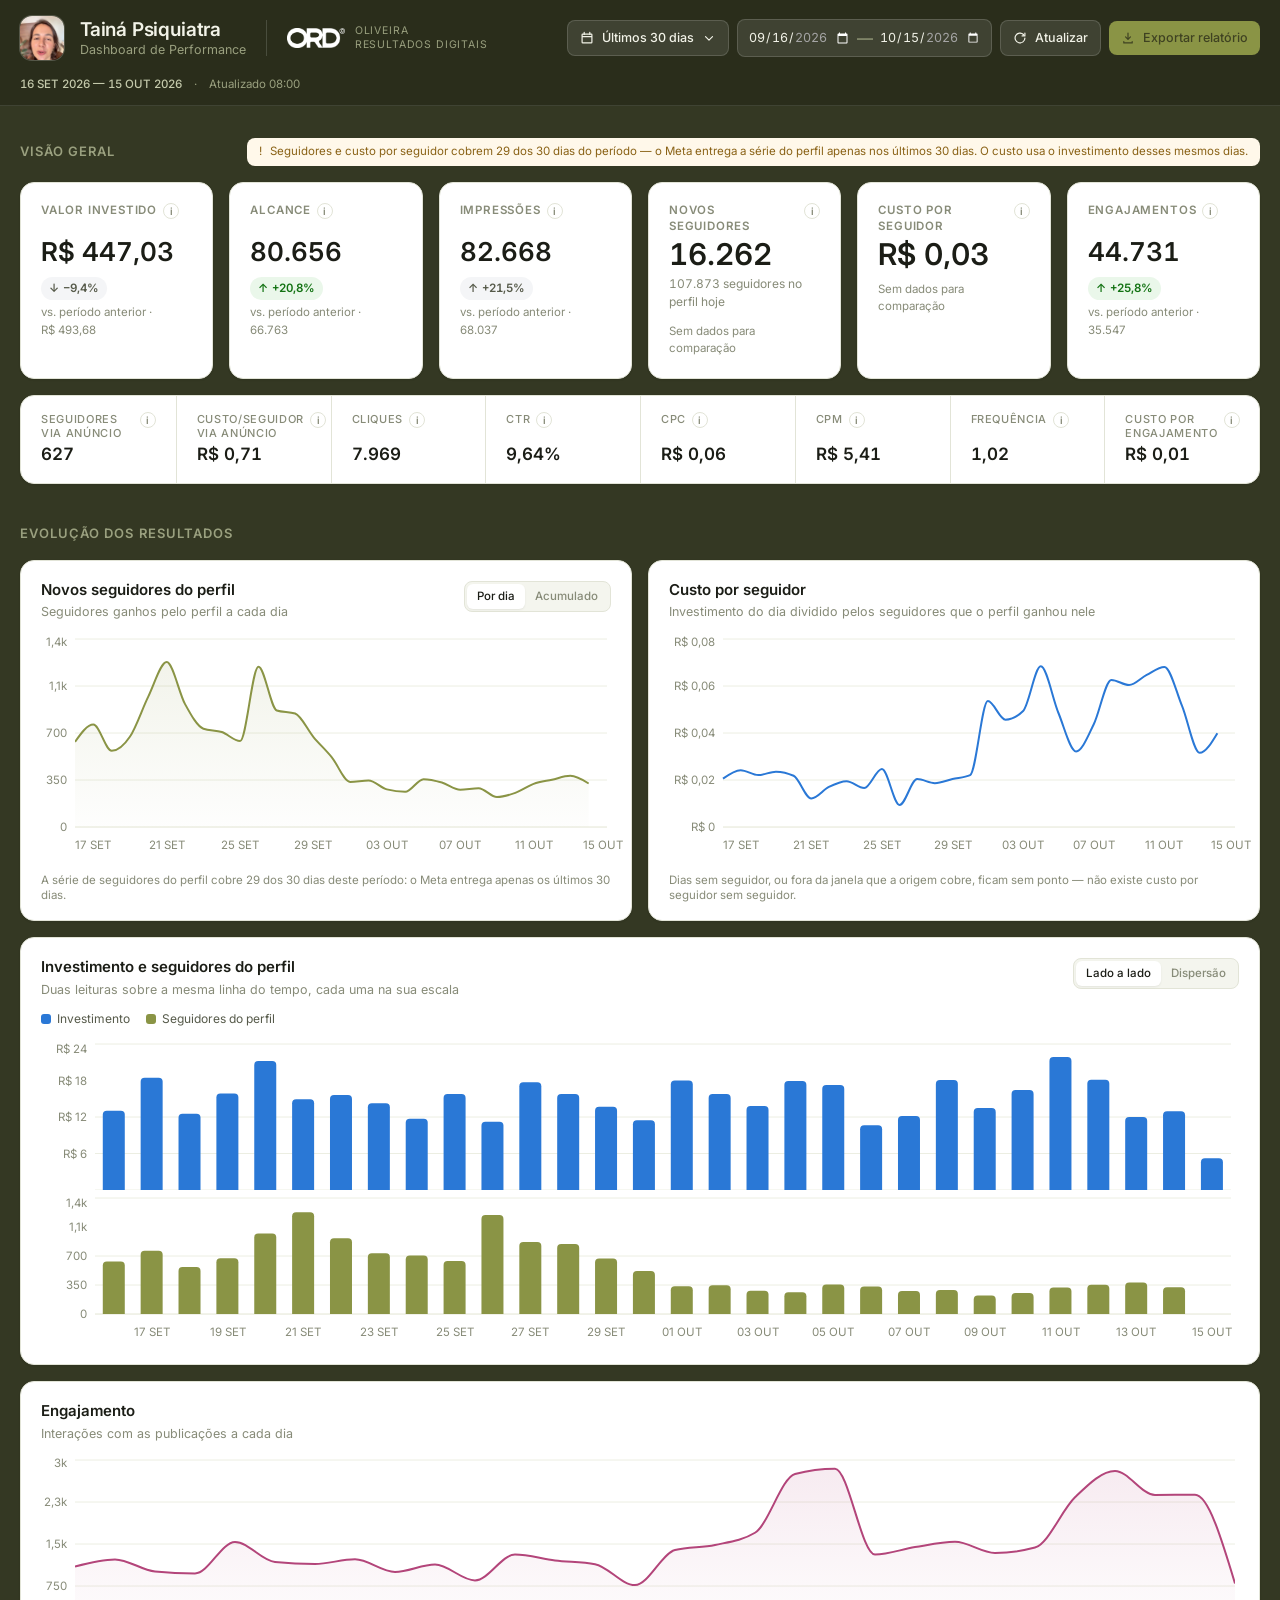
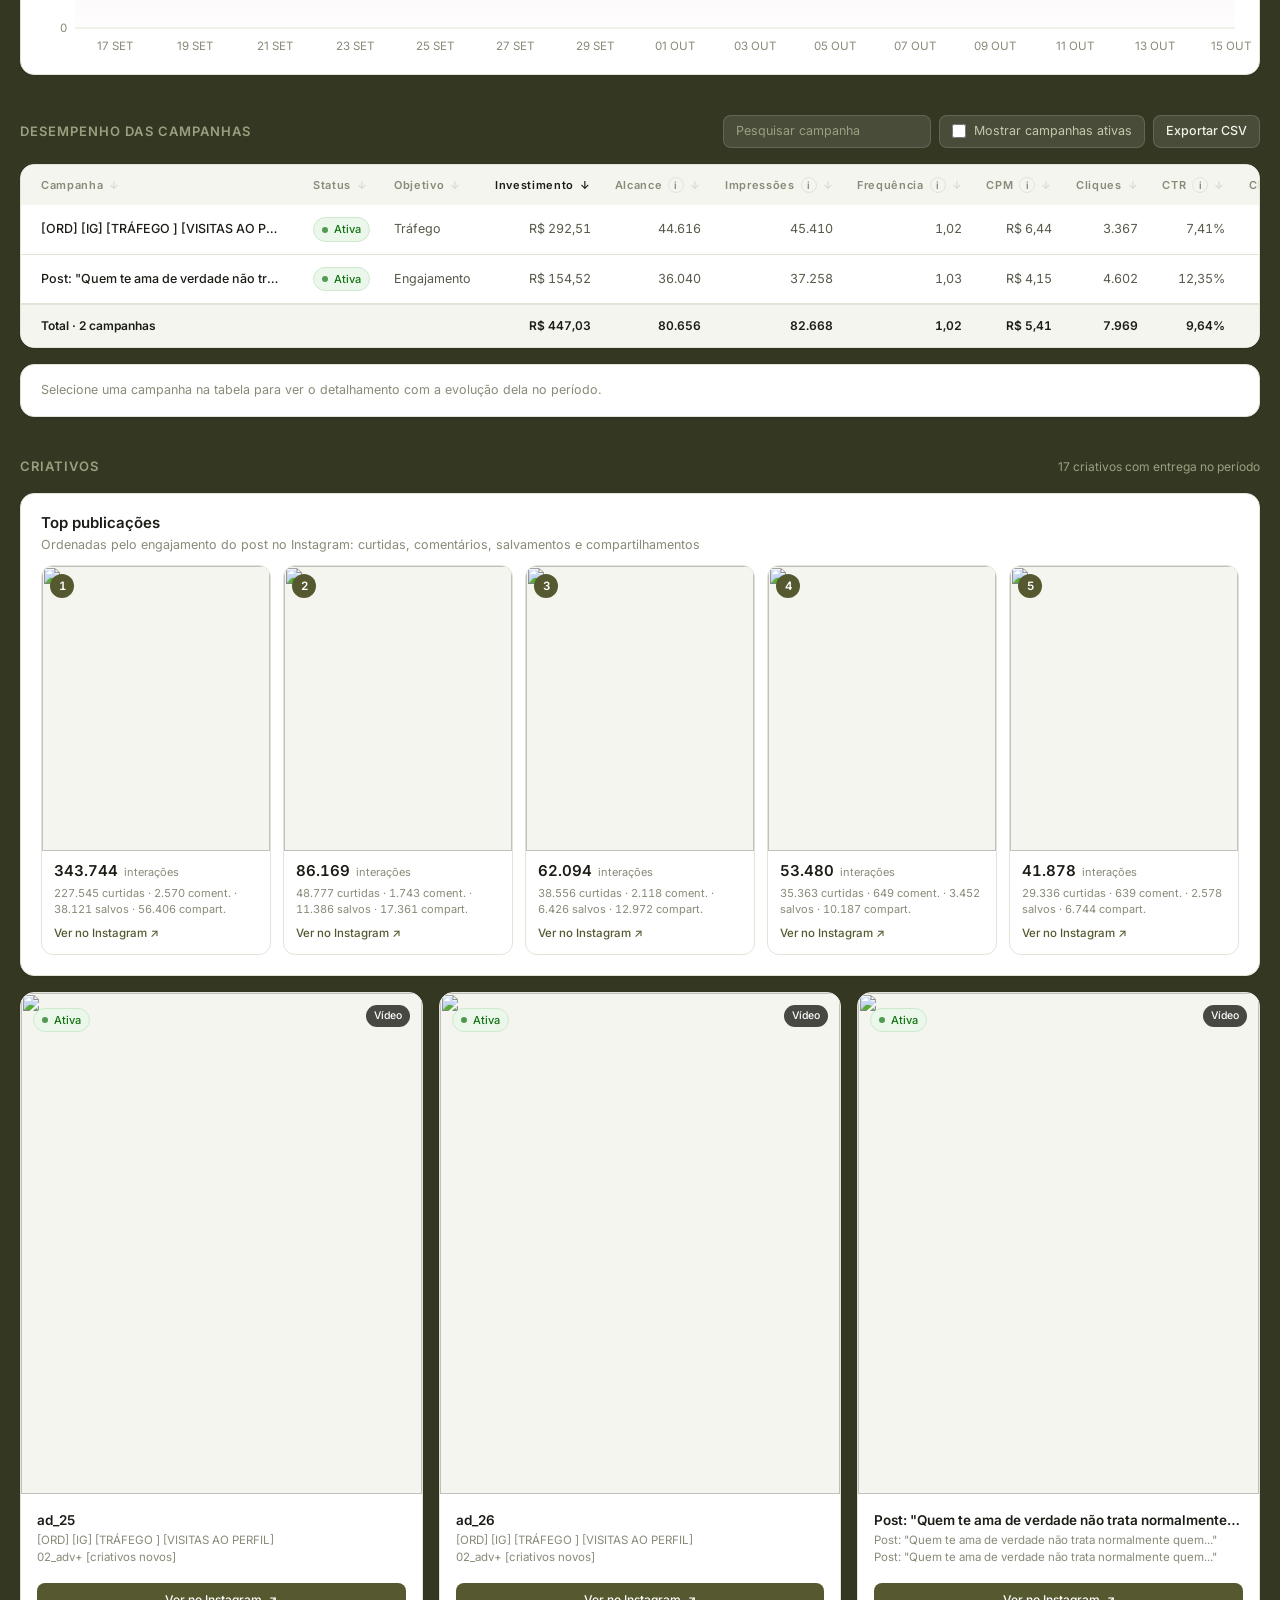
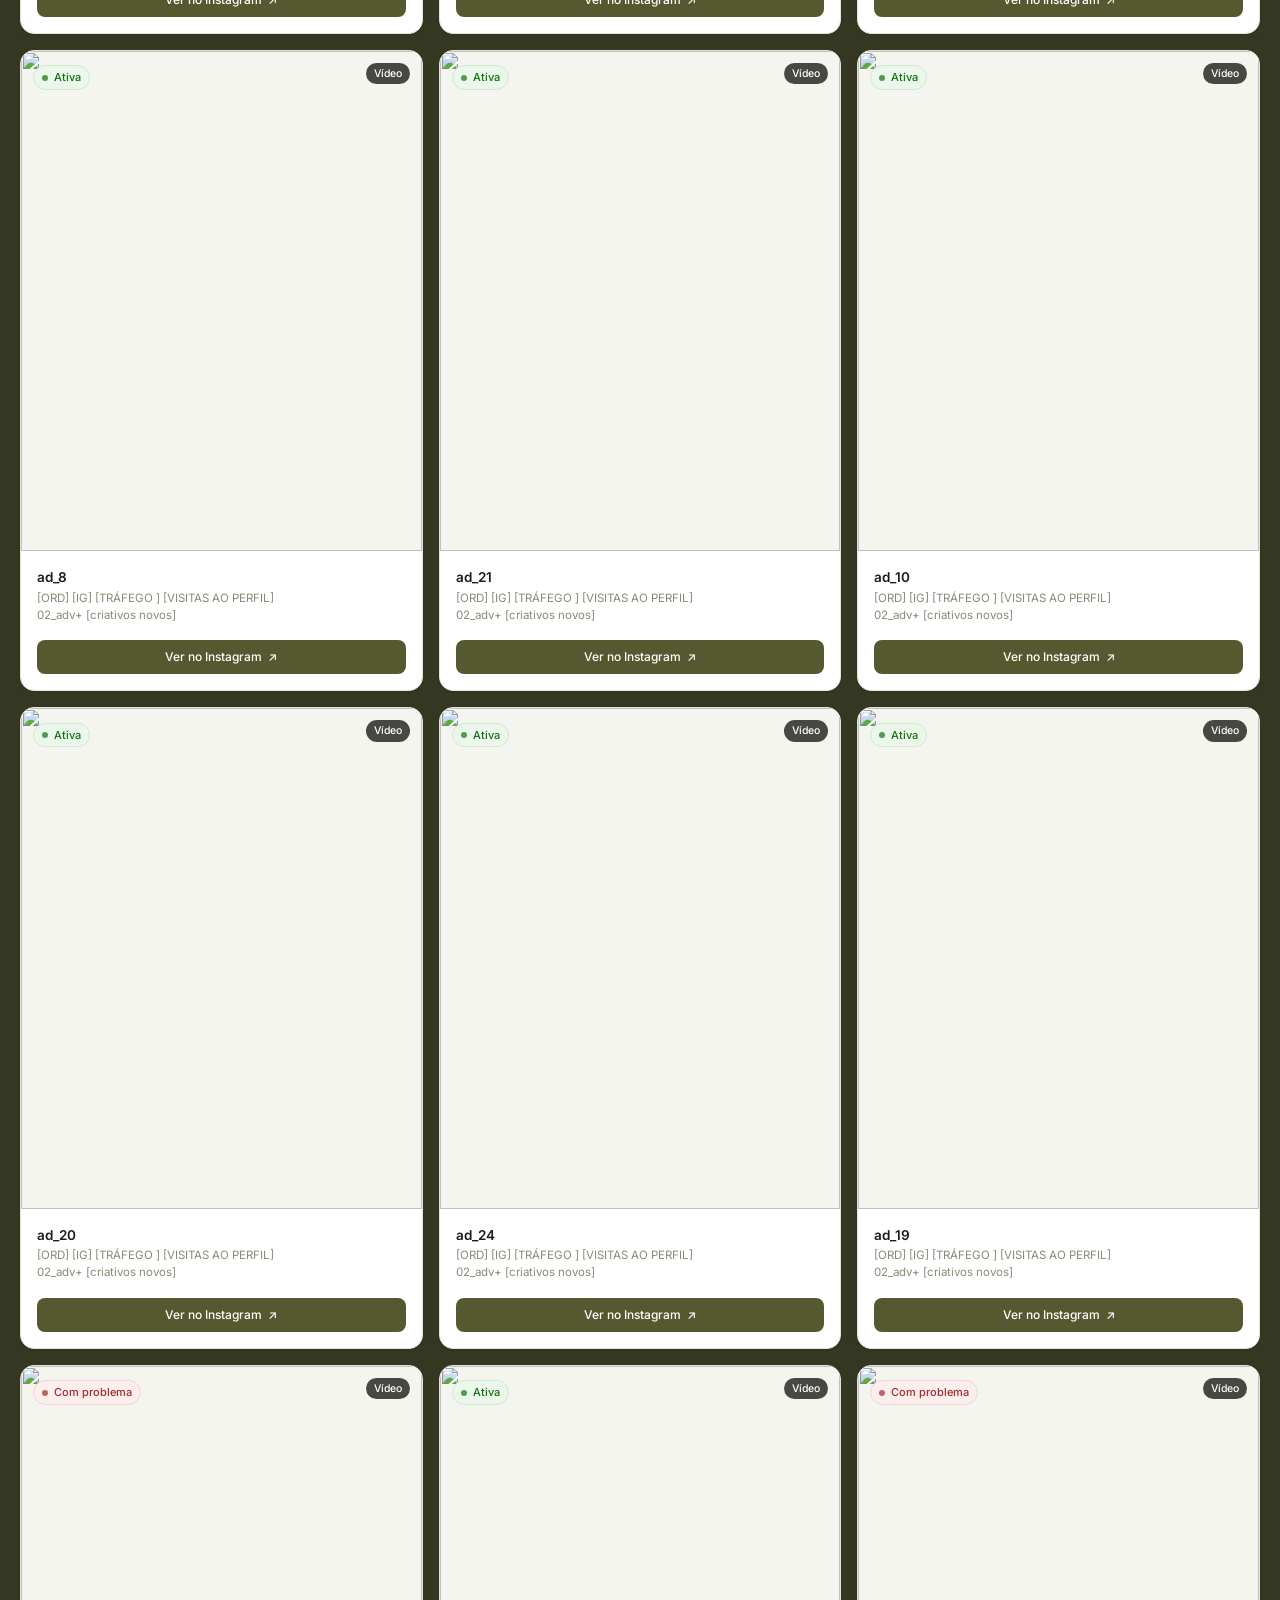
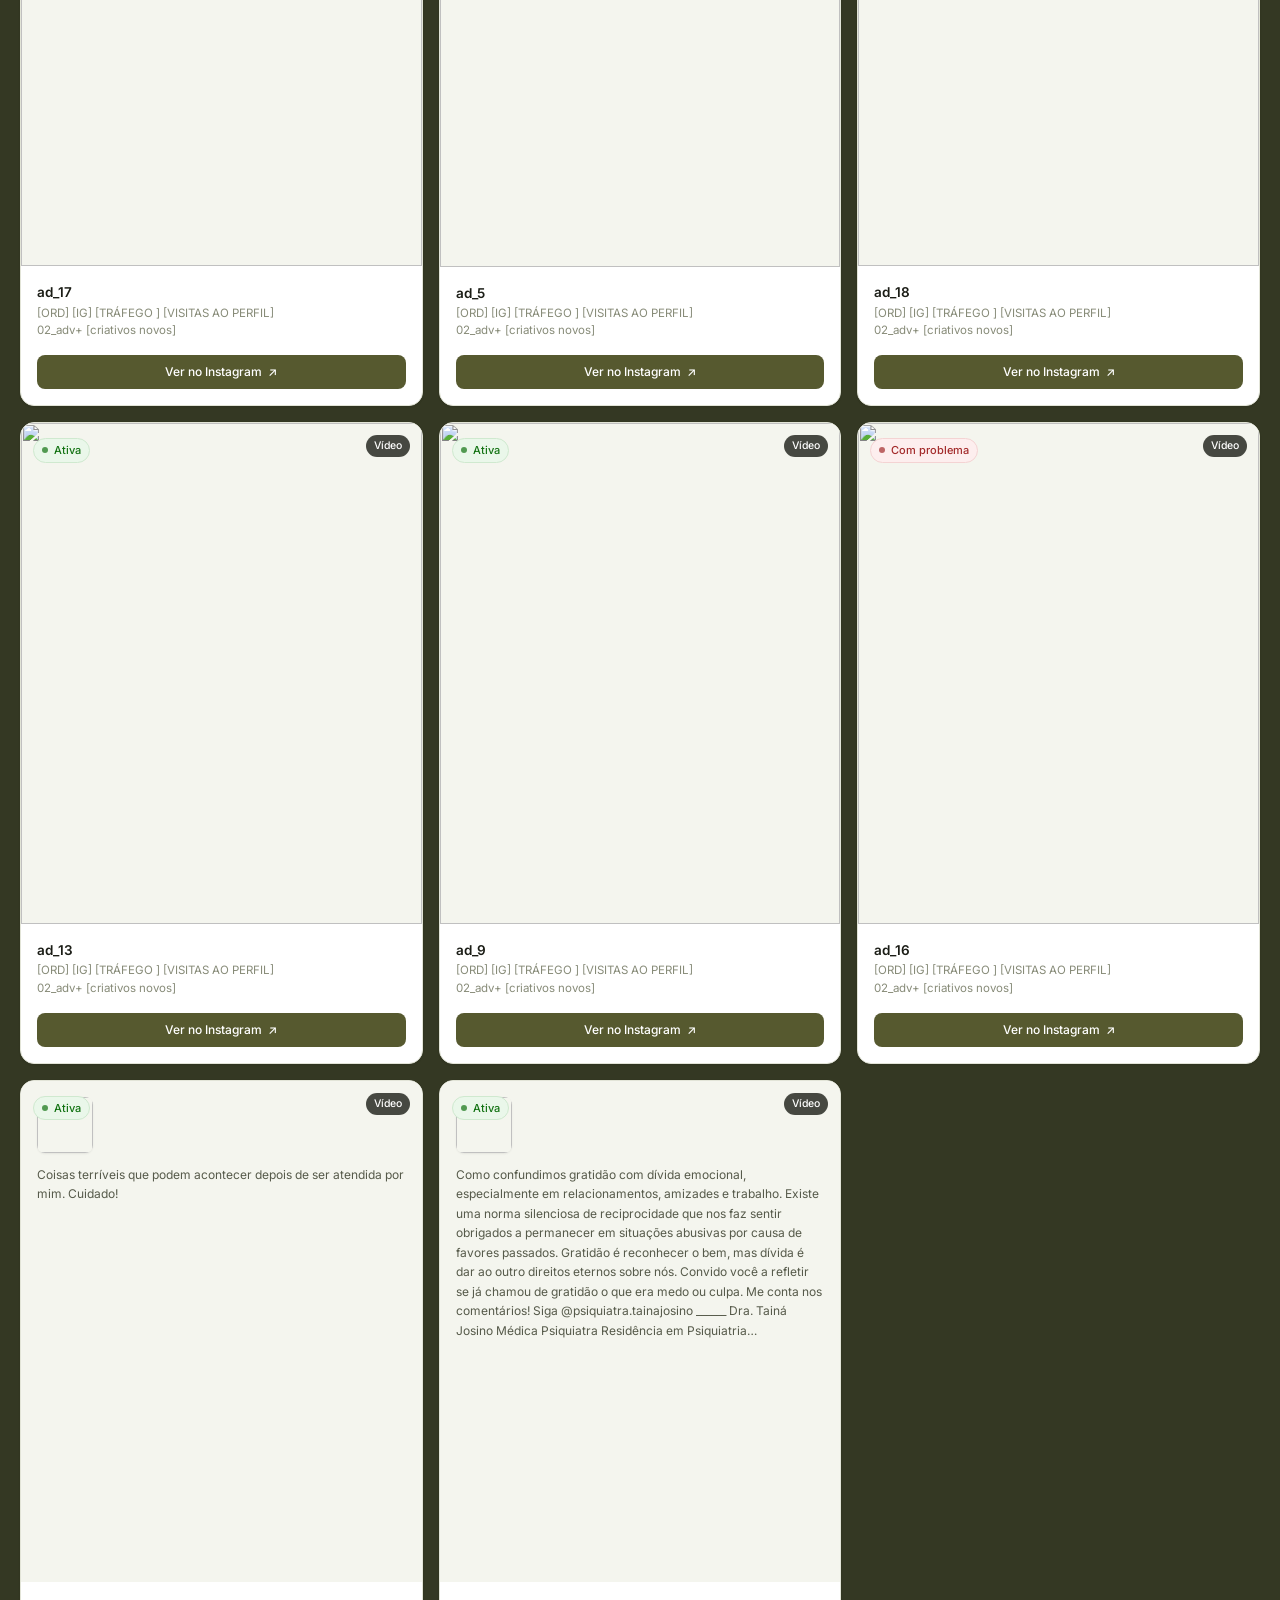
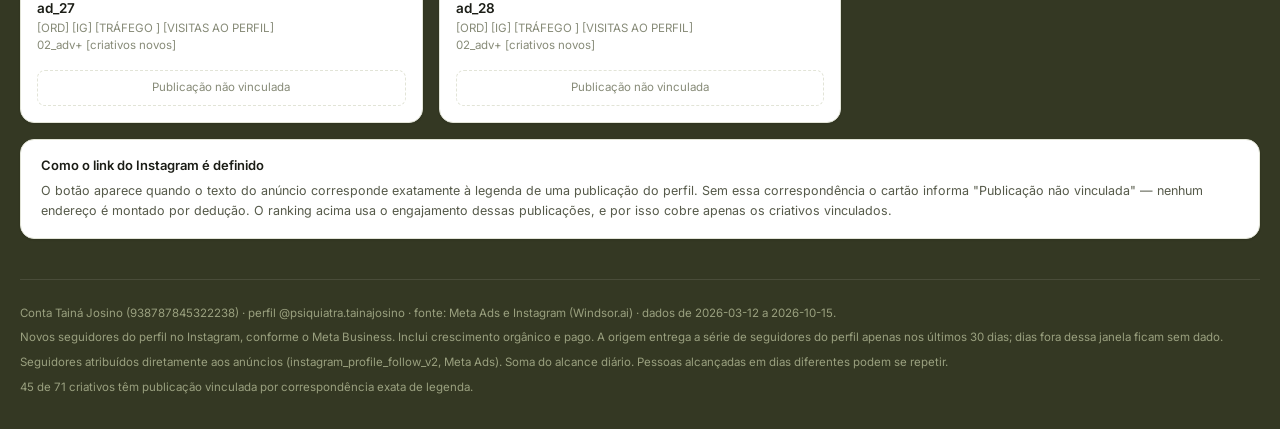
==== site/index.html @ 8bb74860 "Reconstrói a camada de dados e atualiza o dashboard até 2026-10-15 O container da sessão anterior fo" ====
<!doctype html>
<html lang="pt-BR">
  <head>
    <meta charset="UTF-8" />
    <meta name="viewport" content="width=device-width, initial-scale=1.0" />
    <meta name="description" content="Dashboard de performance de marketing digital — Tainá Psiquiatra" />
    <link rel="preconnect" href="https://fonts.googleapis.com" />
    <link rel="preconnect" href="https://fonts.gstatic.com" crossorigin />
    <link href="https://fonts.googleapis.com/css2?family=Inter:wght@400;500;600;700&display=swap" rel="stylesheet" />
    <title>Tainá Psiquiatra · Dashboard de Performance</title>
    <script type="module" crossorigin src="./assets/index-DrafZvlU.js"></script>
    <link rel="stylesheet" crossorigin href="./assets/index-BmGtcCKg.css">
  </head>
  <body>
    <div id="root"></div>
  </body>
</html>
---- site/assets/index-BmGtcCKg.css ----
*,:before,:after{--tw-border-spacing-x: 0;--tw-border-spacing-y: 0;--tw-translate-x: 0;--tw-translate-y: 0;--tw-rotate: 0;--tw-skew-x: 0;--tw-skew-y: 0;--tw-scale-x: 1;--tw-scale-y: 1;--tw-pan-x: ;--tw-pan-y: ;--tw-pinch-zoom: ;--tw-scroll-snap-strictness: proximity;--tw-gradient-from-position: ;--tw-gradient-via-position: ;--tw-gradient-to-position: ;--tw-ordinal: ;--tw-slashed-zero: ;--tw-numeric-figure: ;--tw-numeric-spacing: ;--tw-numeric-fraction: ;--tw-ring-inset: ;--tw-ring-offset-width: 0px;--tw-ring-offset-color: #fff;--tw-ring-color: rgb(59 130 246 / .5);--tw-ring-offset-shadow: 0 0 #0000;--tw-ring-shadow: 0 0 #0000;--tw-shadow: 0 0 #0000;--tw-shadow-colored: 0 0 #0000;--tw-blur: ;--tw-brightness: ;--tw-contrast: ;--tw-grayscale: ;--tw-hue-rotate: ;--tw-invert: ;--tw-saturate: ;--tw-sepia: ;--tw-drop-shadow: ;--tw-backdrop-blur: ;--tw-backdrop-brightness: ;--tw-backdrop-contrast: ;--tw-backdrop-grayscale: ;--tw-backdrop-hue-rotate: ;--tw-backdrop-invert: ;--tw-backdrop-opacity: ;--tw-backdrop-saturate: ;--tw-backdrop-sepia: ;--tw-contain-size: ;--tw-contain-layout: ;--tw-contain-paint: ;--tw-contain-style: }::backdrop{--tw-border-spacing-x: 0;--tw-border-spacing-y: 0;--tw-translate-x: 0;--tw-translate-y: 0;--tw-rotate: 0;--tw-skew-x: 0;--tw-skew-y: 0;--tw-scale-x: 1;--tw-scale-y: 1;--tw-pan-x: ;--tw-pan-y: ;--tw-pinch-zoom: ;--tw-scroll-snap-strictness: proximity;--tw-gradient-from-position: ;--tw-gradient-via-position: ;--tw-gradient-to-position: ;--tw-ordinal: ;--tw-slashed-zero: ;--tw-numeric-figure: ;--tw-numeric-spacing: ;--tw-numeric-fraction: ;--tw-ring-inset: ;--tw-ring-offset-width: 0px;--tw-ring-offset-color: #fff;--tw-ring-color: rgb(59 130 246 / .5);--tw-ring-offset-shadow: 0 0 #0000;--tw-ring-shadow: 0 0 #0000;--tw-shadow: 0 0 #0000;--tw-shadow-colored: 0 0 #0000;--tw-blur: ;--tw-brightness: ;--tw-contrast: ;--tw-grayscale: ;--tw-hue-rotate: ;--tw-invert: ;--tw-saturate: ;--tw-sepia: ;--tw-drop-shadow: ;--tw-backdrop-blur: ;--tw-backdrop-brightness: ;--tw-backdrop-contrast: ;--tw-backdrop-grayscale: ;--tw-backdrop-hue-rotate: ;--tw-backdrop-invert: ;--tw-backdrop-opacity: ;--tw-backdrop-saturate: ;--tw-backdrop-sepia: ;--tw-contain-size: ;--tw-contain-layout: ;--tw-contain-paint: ;--tw-contain-style: }*,:before,:after{box-sizing:border-box;border-width:0;border-style:solid;border-color:#e5e7eb}:before,:after{--tw-content: ""}html,:host{line-height:1.5;-webkit-text-size-adjust:100%;-moz-tab-size:4;-o-tab-size:4;tab-size:4;font-family:Inter,ui-sans-serif,system-ui,-apple-system,Segoe UI,Roboto,sans-serif;font-feature-settings:normal;font-variation-settings:normal;-webkit-tap-highlight-color:transparent}body{margin:0;line-height:inherit}hr{height:0;color:inherit;border-top-width:1px}abbr:where([title]){-webkit-text-decoration:underline dotted;text-decoration:underline dotted}h1,h2,h3,h4,h5,h6{font-size:inherit;font-weight:inherit}a{color:inherit;text-decoration:inherit}b,strong{font-weight:bolder}code,kbd,samp,pre{font-family:ui-monospace,SFMono-Regular,Menlo,Monaco,Consolas,Liberation Mono,Courier New,monospace;font-feature-settings:normal;font-variation-settings:normal;font-size:1em}small{font-size:80%}sub,sup{font-size:75%;line-height:0;position:relative;vertical-align:baseline}sub{bottom:-.25em}sup{top:-.5em}table{text-indent:0;border-color:inherit;border-collapse:collapse}button,input,optgroup,select,textarea{font-family:inherit;font-feature-settings:inherit;font-variation-settings:inherit;font-size:100%;font-weight:inherit;line-height:inherit;letter-spacing:inherit;color:inherit;margin:0;padding:0}button,select{text-transform:none}button,input:where([type=button]),input:where([type=reset]),input:where([type=submit]){-webkit-appearance:button;background-color:transparent;background-image:none}:-moz-focusring{outline:auto}:-moz-ui-invalid{box-shadow:none}progress{vertical-align:baseline}::-webkit-inner-spin-button,::-webkit-outer-spin-button{height:auto}[type=search]{-webkit-appearance:textfield;outline-offset:-2px}::-webkit-search-decoration{-webkit-appearance:none}::-webkit-file-upload-button{-webkit-appearance:button;font:inherit}summary{display:list-item}blockquote,dl,dd,h1,h2,h3,h4,h5,h6,hr,figure,p,pre{margin:0}fieldset{margin:0;padding:0}legend{padding:0}ol,ul,menu{list-style:none;margin:0;padding:0}dialog{padding:0}textarea{resize:vertical}input::-moz-placeholder,textarea::-moz-placeholder{opacity:1;color:#9ca3af}input::placeholder,textarea::placeholder{opacity:1;color:#9ca3af}button,[role=button]{cursor:pointer}:disabled{cursor:default}img,svg,video,canvas,audio,iframe,embed,object{display:block;vertical-align:middle}img,video{max-width:100%;height:auto}[hidden]:where(:not([hidden=until-found])){display:none}html{-webkit-font-smoothing:antialiased}body{--tw-bg-opacity: 1;background-color:rgb(52 56 35 / var(--tw-bg-opacity, 1));font-family:Inter,ui-sans-serif,system-ui,-apple-system,Segoe UI,Roboto,sans-serif;--tw-text-opacity: 1;color:rgb(242 243 232 / var(--tw-text-opacity, 1))}.tnum{font-variant-numeric:tabular-nums}.card{min-width:0px;border-radius:14px;border-width:1px;--tw-border-opacity: 1;border-color:rgb(226 228 215 / var(--tw-border-opacity, 1));--tw-bg-opacity: 1;background-color:rgb(255 255 255 / var(--tw-bg-opacity, 1));--tw-text-opacity: 1;color:rgb(27 29 22 / var(--tw-text-opacity, 1));--tw-shadow: 0 1px 2px rgba(27,29,22,.04), 0 1px 3px rgba(27,29,22,.03);--tw-shadow-colored: 0 1px 2px var(--tw-shadow-color), 0 1px 3px var(--tw-shadow-color);box-shadow:var(--tw-ring-offset-shadow, 0 0 #0000),var(--tw-ring-shadow, 0 0 #0000),var(--tw-shadow)}.section-title{font-size:13px;font-weight:600;text-transform:uppercase;letter-spacing:.08em;--tw-text-opacity: 1;color:rgb(154 160 127 / var(--tw-text-opacity, 1))}.sr-only{position:absolute;width:1px;height:1px;padding:0;margin:-1px;overflow:hidden;clip:rect(0,0,0,0);white-space:nowrap;border-width:0}.pointer-events-none{pointer-events:none}.fixed{position:fixed}.absolute{position:absolute}.relative{position:relative}.sticky{position:sticky}.inset-0{top:0;right:0;bottom:0;left:0}.left-1\/2{left:50%}.left-2{left:.5rem}.left-3{left:.75rem}.right-0{right:0}.right-3{right:.75rem}.top-0{top:0}.top-2{top:.5rem}.top-3{top:.75rem}.top-6{top:1.5rem}.z-10{z-index:10}.z-20{z-index:20}.z-30{z-index:30}.z-40{z-index:40}.-mx-1{margin-left:-.25rem;margin-right:-.25rem}.mx-1{margin-left:.25rem;margin-right:.25rem}.mx-auto{margin-left:auto;margin-right:auto}.mb-1{margin-bottom:.25rem}.mb-1\.5{margin-bottom:.375rem}.ml-1\.5{margin-left:.375rem}.mt-0\.5{margin-top:.125rem}.mt-1{margin-top:.25rem}.mt-1\.5{margin-top:.375rem}.mt-2{margin-top:.5rem}.mt-2\.5{margin-top:.625rem}.mt-3{margin-top:.75rem}.mt-4{margin-top:1rem}.mt-5{margin-top:1.25rem}.mt-6{margin-top:1.5rem}.mt-auto{margin-top:auto}.line-clamp-\[9\]{overflow:hidden;display:-webkit-box;-webkit-box-orient:vertical;-webkit-line-clamp:9}.block{display:block}.flex{display:flex}.inline-flex{display:inline-flex}.table{display:table}.grid{display:grid}.hidden{display:none}.aspect-\[4\/5\]{aspect-ratio:4/5}.h-1\.5{height:.375rem}.h-11{height:2.75rem}.h-14{height:3.5rem}.h-2{height:.5rem}.h-2\.5{height:.625rem}.h-3{height:.75rem}.h-3\.5{height:.875rem}.h-4{height:1rem}.h-56{height:14rem}.h-6{height:1.5rem}.h-7{height:1.75rem}.h-9{height:2.25rem}.h-\[150px\]{height:150px}.h-full{height:100%}.min-h-\[180px\]{min-height:180px}.min-h-\[30px\]{min-height:30px}.min-h-\[32px\]{min-height:32px}.w-1\.5{width:.375rem}.w-11{width:2.75rem}.w-14{width:3.5rem}.w-2{width:.5rem}.w-2\.5{width:.625rem}.w-20{width:5rem}.w-24{width:6rem}.w-28{width:7rem}.w-3\.5{width:.875rem}.w-4{width:1rem}.w-40{width:10rem}.w-52{width:13rem}.w-6{width:1.5rem}.w-60{width:15rem}.w-auto{width:auto}.w-full{width:100%}.w-max{width:-moz-max-content;width:max-content}.w-px{width:1px}.min-w-0{min-width:0px}.min-w-\[1180px\]{min-width:1180px}.max-w-\[1400px\]{max-width:1400px}.max-w-\[280px\]{max-width:280px}.max-w-full{max-width:100%}.max-w-lg{max-width:32rem}.max-w-sm{max-width:24rem}.flex-1{flex:1 1 0%}.shrink-0{flex-shrink:0}.-translate-x-1\/2{--tw-translate-x: -50%;transform:translate(var(--tw-translate-x),var(--tw-translate-y)) rotate(var(--tw-rotate)) skew(var(--tw-skew-x)) skewY(var(--tw-skew-y)) scaleX(var(--tw-scale-x)) scaleY(var(--tw-scale-y))}@keyframes pulse{50%{opacity:.5}}.animate-pulse{animation:pulse 2s cubic-bezier(.4,0,.6,1) infinite}@keyframes spin{to{transform:rotate(360deg)}}.animate-spin{animation:spin 1s linear infinite}.cursor-pointer{cursor:pointer}.grid-cols-1{grid-template-columns:repeat(1,minmax(0,1fr))}.grid-cols-2{grid-template-columns:repeat(2,minmax(0,1fr))}.flex-col{flex-direction:column}.flex-wrap{flex-wrap:wrap}.place-items-center{place-items:center}.items-start{align-items:flex-start}.items-center{align-items:center}.justify-center{justify-content:center}.justify-between{justify-content:space-between}.gap-1{gap:.25rem}.gap-1\.5{gap:.375rem}.gap-2{gap:.5rem}.gap-2\.5{gap:.625rem}.gap-3{gap:.75rem}.gap-4{gap:1rem}.gap-6{gap:1.5rem}.gap-px{gap:1px}.gap-x-2{-moz-column-gap:.5rem;column-gap:.5rem}.gap-x-3{-moz-column-gap:.75rem;column-gap:.75rem}.gap-x-4{-moz-column-gap:1rem;column-gap:1rem}.gap-y-1{row-gap:.25rem}.gap-y-1\.5{row-gap:.375rem}.gap-y-2{row-gap:.5rem}.space-y-1>:not([hidden])~:not([hidden]){--tw-space-y-reverse: 0;margin-top:calc(.25rem * calc(1 - var(--tw-space-y-reverse)));margin-bottom:calc(.25rem * var(--tw-space-y-reverse))}.space-y-10>:not([hidden])~:not([hidden]){--tw-space-y-reverse: 0;margin-top:calc(2.5rem * calc(1 - var(--tw-space-y-reverse)));margin-bottom:calc(2.5rem * var(--tw-space-y-reverse))}.space-y-4>:not([hidden])~:not([hidden]){--tw-space-y-reverse: 0;margin-top:calc(1rem * calc(1 - var(--tw-space-y-reverse)));margin-bottom:calc(1rem * var(--tw-space-y-reverse))}.space-y-6>:not([hidden])~:not([hidden]){--tw-space-y-reverse: 0;margin-top:calc(1.5rem * calc(1 - var(--tw-space-y-reverse)));margin-bottom:calc(1.5rem * var(--tw-space-y-reverse))}.divide-y>:not([hidden])~:not([hidden]){--tw-divide-y-reverse: 0;border-top-width:calc(1px * calc(1 - var(--tw-divide-y-reverse)));border-bottom-width:calc(1px * var(--tw-divide-y-reverse))}.divide-line>:not([hidden])~:not([hidden]){--tw-divide-opacity: 1;border-color:rgb(226 228 215 / var(--tw-divide-opacity, 1))}.overflow-hidden{overflow:hidden}.overflow-x-auto{overflow-x:auto}.truncate{overflow:hidden;text-overflow:ellipsis;white-space:nowrap}.whitespace-nowrap{white-space:nowrap}.rounded-\[3px\]{border-radius:3px}.rounded-\[6px\]{border-radius:6px}.rounded-full{border-radius:9999px}.rounded-lg{border-radius:.5rem}.rounded-md{border-radius:.375rem}.rounded-xl{border-radius:.75rem}.border{border-width:1px}.border-b{border-bottom-width:1px}.border-t{border-top-width:1px}.border-t-2{border-top-width:2px}.border-dashed{border-style:dashed}.border-\[\#cfe9cf\]{--tw-border-opacity: 1;border-color:rgb(207 233 207 / var(--tw-border-opacity, 1))}.border-\[\#f4d3d3\]{--tw-border-opacity: 1;border-color:rgb(244 211 211 / var(--tw-border-opacity, 1))}.border-line{--tw-border-opacity: 1;border-color:rgb(226 228 215 / var(--tw-border-opacity, 1))}.border-white\/10{border-color:#ffffff1a}.border-white\/15{border-color:#ffffff26}.bg-\[\#e8eade\]{--tw-bg-opacity: 1;background-color:rgb(232 234 222 / var(--tw-bg-opacity, 1))}.bg-\[\#eaf7ea\]{--tw-bg-opacity: 1;background-color:rgb(234 247 234 / var(--tw-bg-opacity, 1))}.bg-\[\#f4f5f7\]{--tw-bg-opacity: 1;background-color:rgb(244 245 247 / var(--tw-bg-opacity, 1))}.bg-\[\#fdeeee\]{--tw-bg-opacity: 1;background-color:rgb(253 238 238 / var(--tw-bg-opacity, 1))}.bg-\[\#fff8ea\]{--tw-bg-opacity: 1;background-color:rgb(255 248 234 / var(--tw-bg-opacity, 1))}.bg-brand{--tw-bg-opacity: 1;background-color:rgb(138 148 69 / var(--tw-bg-opacity, 1))}.bg-brand-deep{--tw-bg-opacity: 1;background-color:rgb(86 89 47 / var(--tw-bg-opacity, 1))}.bg-brand-soft{--tw-bg-opacity: 1;background-color:rgb(238 240 224 / var(--tw-bg-opacity, 1))}.bg-canvasDeep\/90{background-color:#2a2d1be6}.bg-current{background-color:currentColor}.bg-ink\/80{background-color:#1b1d16cc}.bg-line{--tw-bg-opacity: 1;background-color:rgb(226 228 215 / var(--tw-bg-opacity, 1))}.bg-sand{--tw-bg-opacity: 1;background-color:rgb(244 245 238 / var(--tw-bg-opacity, 1))}.bg-surface{--tw-bg-opacity: 1;background-color:rgb(255 255 255 / var(--tw-bg-opacity, 1))}.bg-transparent{background-color:transparent}.bg-white\/10{background-color:#ffffff1a}.bg-white\/15{background-color:#ffffff26}.object-cover{-o-object-fit:cover;object-fit:cover}.p-0\.5{padding:.125rem}.p-10{padding:2.5rem}.p-3{padding:.75rem}.p-4{padding:1rem}.p-5{padding:1.25rem}.px-1{padding-left:.25rem;padding-right:.25rem}.px-2{padding-left:.5rem;padding-right:.5rem}.px-2\.5{padding-left:.625rem;padding-right:.625rem}.px-3{padding-left:.75rem;padding-right:.75rem}.px-3\.5{padding-left:.875rem;padding-right:.875rem}.px-4{padding-left:1rem;padding-right:1rem}.px-5{padding-left:1.25rem;padding-right:1.25rem}.px-6{padding-left:1.5rem;padding-right:1.5rem}.py-1{padding-top:.25rem;padding-bottom:.25rem}.py-1\.5{padding-top:.375rem;padding-bottom:.375rem}.py-10{padding-top:2.5rem;padding-bottom:2.5rem}.py-16{padding-top:4rem;padding-bottom:4rem}.py-2{padding-top:.5rem;padding-bottom:.5rem}.py-3{padding-top:.75rem;padding-bottom:.75rem}.py-4{padding-top:1rem;padding-bottom:1rem}.py-8{padding-top:2rem;padding-bottom:2rem}.py-\[3px\]{padding-top:3px;padding-bottom:3px}.pb-3{padding-bottom:.75rem}.pb-4{padding-bottom:1rem}.pb-5{padding-bottom:1.25rem}.pt-1{padding-top:.25rem}.pt-2\.5{padding-top:.625rem}.pt-5{padding-top:1.25rem}.pt-6{padding-top:1.5rem}.text-left{text-align:left}.text-center{text-align:center}.text-right{text-align:right}.text-\[10\.5px\]{font-size:10.5px}.text-\[10px\]{font-size:10px}.text-\[11\.5px\]{font-size:11.5px}.text-\[11px\]{font-size:11px}.text-\[12\.5px\]{font-size:12.5px}.text-\[12px\]{font-size:12px}.text-\[13\.5px\]{font-size:13.5px}.text-\[13px\]{font-size:13px}.text-\[15px\]{font-size:15px}.text-\[16px\]{font-size:16px}.text-\[17px\]{font-size:17px}.text-\[19px\]{font-size:19px}.text-\[26px\]{font-size:26px}.text-\[30px\]{font-size:30px}.font-medium{font-weight:500}.font-normal{font-weight:400}.font-semibold{font-weight:600}.uppercase{text-transform:uppercase}.leading-\[1\.35\]{line-height:1.35}.leading-\[1\.3\]{line-height:1.3}.leading-none{line-height:1}.leading-relaxed{line-height:1.625}.leading-snug{line-height:1.375}.leading-tight{line-height:1.25}.tracking-\[-\.01em\]{letter-spacing:-.01em}.tracking-\[\.06em\]{letter-spacing:.06em}.tracking-\[\.07em\]{letter-spacing:.07em}.tracking-\[\.08em\]{letter-spacing:.08em}.tracking-wide{letter-spacing:.025em}.text-\[\#127212\]{--tw-text-opacity: 1;color:rgb(18 114 18 / var(--tw-text-opacity, 1))}.text-\[\#8a6216\]{--tw-text-opacity: 1;color:rgb(138 98 22 / var(--tw-text-opacity, 1))}.text-\[\#a32b2b\]{--tw-text-opacity: 1;color:rgb(163 43 43 / var(--tw-text-opacity, 1))}.text-brand{--tw-text-opacity: 1;color:rgb(138 148 69 / var(--tw-text-opacity, 1))}.text-brand-darker{--tw-text-opacity: 1;color:rgb(63 66 34 / var(--tw-text-opacity, 1))}.text-brand-deep{--tw-text-opacity: 1;color:rgb(86 89 47 / var(--tw-text-opacity, 1))}.text-ink{--tw-text-opacity: 1;color:rgb(27 29 22 / var(--tw-text-opacity, 1))}.text-ink-mute{--tw-text-opacity: 1;color:rgb(135 139 120 / var(--tw-text-opacity, 1))}.text-ink-soft{--tw-text-opacity: 1;color:rgb(86 90 74 / var(--tw-text-opacity, 1))}.text-onDark{--tw-text-opacity: 1;color:rgb(242 243 232 / var(--tw-text-opacity, 1))}.text-onDark-mute{--tw-text-opacity: 1;color:rgb(154 160 127 / var(--tw-text-opacity, 1))}.text-onDark-soft{--tw-text-opacity: 1;color:rgb(196 201 171 / var(--tw-text-opacity, 1))}.text-white{--tw-text-opacity: 1;color:rgb(255 255 255 / var(--tw-text-opacity, 1))}.underline-offset-2{text-underline-offset:2px}.accent-\[\#8a9445\]{accent-color:#8a9445}.opacity-100{opacity:1}.opacity-25{opacity:.25}.opacity-70{opacity:.7}.shadow-card{--tw-shadow: 0 1px 2px rgba(27,29,22,.04), 0 1px 3px rgba(27,29,22,.03);--tw-shadow-colored: 0 1px 2px var(--tw-shadow-color), 0 1px 3px var(--tw-shadow-color);box-shadow:var(--tw-ring-offset-shadow, 0 0 #0000),var(--tw-ring-shadow, 0 0 #0000),var(--tw-shadow)}.shadow-pop{--tw-shadow: 0 8px 24px rgba(27,29,22,.12), 0 2px 6px rgba(27,29,22,.06);--tw-shadow-colored: 0 8px 24px var(--tw-shadow-color), 0 2px 6px var(--tw-shadow-color);box-shadow:var(--tw-ring-offset-shadow, 0 0 #0000),var(--tw-ring-shadow, 0 0 #0000),var(--tw-shadow)}.outline-none{outline:2px solid transparent;outline-offset:2px}.ring-1{--tw-ring-offset-shadow: var(--tw-ring-inset) 0 0 0 var(--tw-ring-offset-width) var(--tw-ring-offset-color);--tw-ring-shadow: var(--tw-ring-inset) 0 0 0 calc(1px + var(--tw-ring-offset-width)) var(--tw-ring-color);box-shadow:var(--tw-ring-offset-shadow),var(--tw-ring-shadow),var(--tw-shadow, 0 0 #0000)}.ring-white\/20{--tw-ring-color: rgb(255 255 255 / .2)}.filter{filter:var(--tw-blur) var(--tw-brightness) var(--tw-contrast) var(--tw-grayscale) var(--tw-hue-rotate) var(--tw-invert) var(--tw-saturate) var(--tw-sepia) var(--tw-drop-shadow)}.backdrop-blur-md{--tw-backdrop-blur: blur(12px);-webkit-backdrop-filter:var(--tw-backdrop-blur) var(--tw-backdrop-brightness) var(--tw-backdrop-contrast) var(--tw-backdrop-grayscale) var(--tw-backdrop-hue-rotate) var(--tw-backdrop-invert) var(--tw-backdrop-opacity) var(--tw-backdrop-saturate) var(--tw-backdrop-sepia);backdrop-filter:var(--tw-backdrop-blur) var(--tw-backdrop-brightness) var(--tw-backdrop-contrast) var(--tw-backdrop-grayscale) var(--tw-backdrop-hue-rotate) var(--tw-backdrop-invert) var(--tw-backdrop-opacity) var(--tw-backdrop-saturate) var(--tw-backdrop-sepia)}.backdrop-blur-sm{--tw-backdrop-blur: blur(4px);-webkit-backdrop-filter:var(--tw-backdrop-blur) var(--tw-backdrop-brightness) var(--tw-backdrop-contrast) var(--tw-backdrop-grayscale) var(--tw-backdrop-hue-rotate) var(--tw-backdrop-invert) var(--tw-backdrop-opacity) var(--tw-backdrop-saturate) var(--tw-backdrop-sepia);backdrop-filter:var(--tw-backdrop-blur) var(--tw-backdrop-brightness) var(--tw-backdrop-contrast) var(--tw-backdrop-grayscale) var(--tw-backdrop-hue-rotate) var(--tw-backdrop-invert) var(--tw-backdrop-opacity) var(--tw-backdrop-saturate) var(--tw-backdrop-sepia)}.transition-colors{transition-property:color,background-color,border-color,text-decoration-color,fill,stroke;transition-timing-function:cubic-bezier(.4,0,.2,1);transition-duration:.15s}.transition-opacity{transition-property:opacity;transition-timing-function:cubic-bezier(.4,0,.2,1);transition-duration:.15s}.transition-shadow{transition-property:box-shadow;transition-timing-function:cubic-bezier(.4,0,.2,1);transition-duration:.15s}.\[color-scheme\:dark\]{color-scheme:dark}@media print{.no-print{display:none!important}body{background:#fff}.section-title{color:#565a4a!important}header{background:#fff!important}header h1,header p,header span{color:#1b1d16!important}.card{-moz-column-break-inside:avoid;break-inside:avoid;box-shadow:none}}.placeholder\:text-onDark-mute::-moz-placeholder{--tw-text-opacity: 1;color:rgb(154 160 127 / var(--tw-text-opacity, 1))}.placeholder\:text-onDark-mute::placeholder{--tw-text-opacity: 1;color:rgb(154 160 127 / var(--tw-text-opacity, 1))}.first\:pl-5:first-child{padding-left:1.25rem}.last\:pr-5:last-child{padding-right:1.25rem}.hover\:border-brand:hover{--tw-border-opacity: 1;border-color:rgb(138 148 69 / var(--tw-border-opacity, 1))}.hover\:border-brand\/60:hover{border-color:#8a944599}.hover\:border-brand\/70:hover{border-color:#8a9445b3}.hover\:bg-sand:hover{--tw-bg-opacity: 1;background-color:rgb(244 245 238 / var(--tw-bg-opacity, 1))}.hover\:text-brand:hover{--tw-text-opacity: 1;color:rgb(138 148 69 / var(--tw-text-opacity, 1))}.hover\:text-ink:hover{--tw-text-opacity: 1;color:rgb(27 29 22 / var(--tw-text-opacity, 1))}.hover\:text-ink-soft:hover{--tw-text-opacity: 1;color:rgb(86 90 74 / var(--tw-text-opacity, 1))}.hover\:underline:hover{text-decoration-line:underline}.hover\:opacity-90:hover{opacity:.9}.hover\:shadow-pop:hover{--tw-shadow: 0 8px 24px rgba(27,29,22,.12), 0 2px 6px rgba(27,29,22,.06);--tw-shadow-colored: 0 8px 24px var(--tw-shadow-color), 0 2px 6px var(--tw-shadow-color);box-shadow:var(--tw-ring-offset-shadow, 0 0 #0000),var(--tw-ring-shadow, 0 0 #0000),var(--tw-shadow)}.focus\:border-brand:focus{--tw-border-opacity: 1;border-color:rgb(138 148 69 / var(--tw-border-opacity, 1))}.disabled\:opacity-60:disabled{opacity:.6}@media (min-width: 640px){.sm\:mx-0{margin-left:0;margin-right:0}.sm\:block{display:block}.sm\:h-5{height:1.25rem}.sm\:shrink-0{flex-shrink:0}.sm\:grid-cols-2{grid-template-columns:repeat(2,minmax(0,1fr))}.sm\:grid-cols-3{grid-template-columns:repeat(3,minmax(0,1fr))}.sm\:grid-cols-4{grid-template-columns:repeat(4,minmax(0,1fr))}.sm\:flex-row{flex-direction:row}.sm\:items-start{align-items:flex-start}.sm\:justify-between{justify-content:space-between}.sm\:gap-4{gap:1rem}.sm\:divide-x>:not([hidden])~:not([hidden]){--tw-divide-x-reverse: 0;border-right-width:calc(1px * var(--tw-divide-x-reverse));border-left-width:calc(1px * calc(1 - var(--tw-divide-x-reverse)))}.sm\:overflow-visible{overflow:visible}.sm\:px-0{padding-left:0;padding-right:0}}@media (min-width: 1024px){.lg\:grid-cols-2{grid-template-columns:repeat(2,minmax(0,1fr))}.lg\:grid-cols-3{grid-template-columns:repeat(3,minmax(0,1fr))}.lg\:grid-cols-6{grid-template-columns:repeat(6,minmax(0,1fr))}.lg\:grid-cols-8{grid-template-columns:repeat(8,minmax(0,1fr))}}@media (min-width: 1280px){.xl\:grid-cols-2{grid-template-columns:repeat(2,minmax(0,1fr))}.xl\:grid-cols-5{grid-template-columns:repeat(5,minmax(0,1fr))}.xl\:grid-cols-6{grid-template-columns:repeat(6,minmax(0,1fr))}.xl\:flex-row{flex-direction:row}.xl\:items-center{align-items:center}.xl\:justify-between{justify-content:space-between}.xl\:gap-8{gap:2rem}}@media (min-width: 1536px){.\32xl\:grid-cols-4{grid-template-columns:repeat(4,minmax(0,1fr))}}
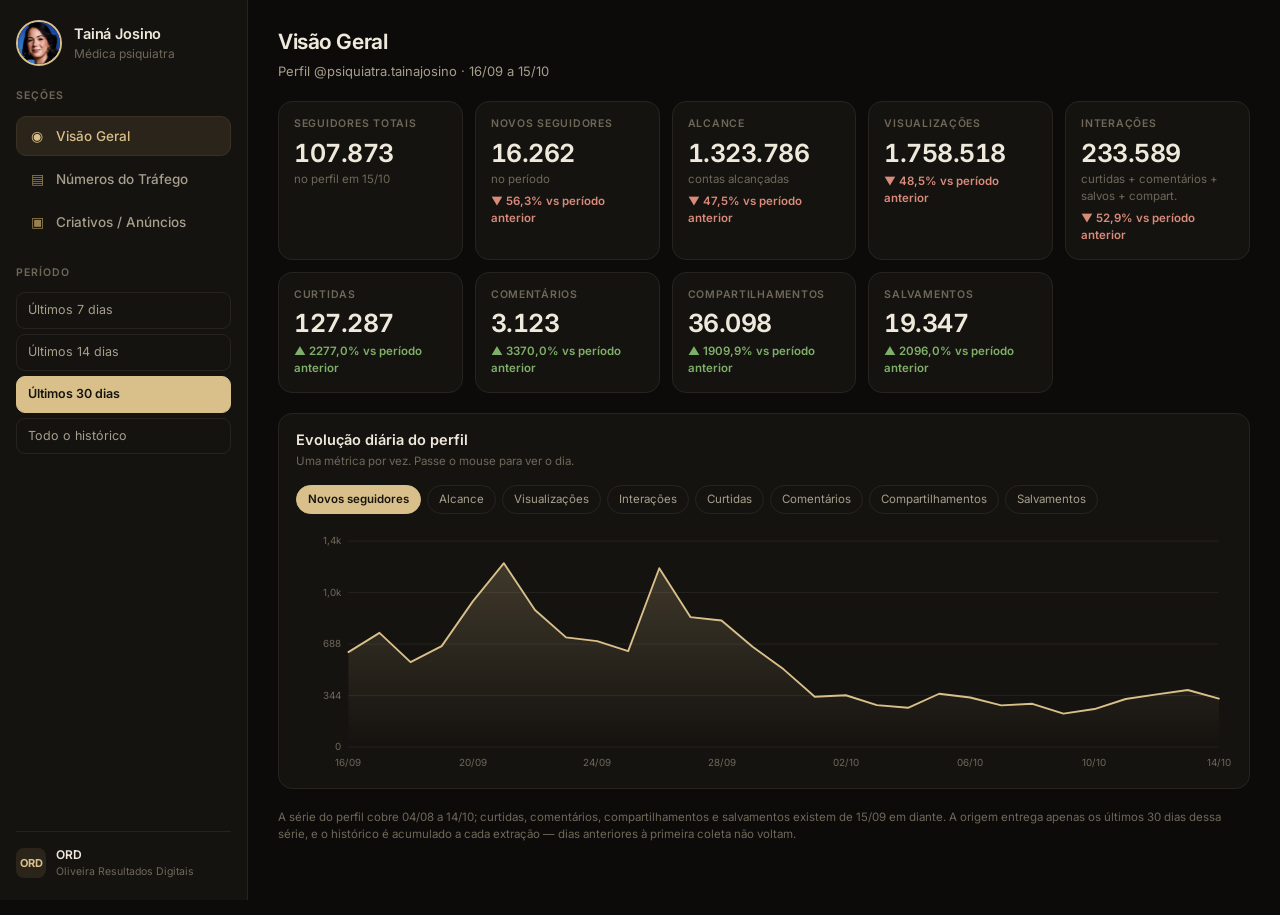
==== commit 15f705dd: "Dashboard reconstruído: menu lateral, três seções, bege sobre quase-preto O src/ React se perdeu com" ====
--- a/site/index.html
+++ b/site/index.html
@@ -1,17 +1,116 @@
 <!doctype html>
 <html lang="pt-BR">
-  <head>
-    <meta charset="UTF-8" />
-    <meta name="viewport" content="width=device-width, initial-scale=1.0" />
-    <meta name="description" content="Dashboard de performance de marketing digital — Tainá Psiquiatra" />
-    <link rel="preconnect" href="https://fonts.googleapis.com" />
-    <link rel="preconnect" href="https://fonts.gstatic.com" crossorigin />
-    <link href="https://fonts.googleapis.com/css2?family=Inter:wght@400;500;600;700&display=swap" rel="stylesheet" />
-    <title>Tainá Psiquiatra · Dashboard de Performance</title>
-    <script type="module" crossorigin src="./assets/index-DrafZvlU.js"></script>
-    <link rel="stylesheet" crossorigin href="./assets/index-BmGtcCKg.css">
-  </head>
-  <body>
-    <div id="root"></div>
-  </body>
+<head>
+<meta charset="UTF-8">
+<meta name="viewport" content="width=device-width, initial-scale=1">
+<meta name="description" content="Dashboard de performance — Tainá Psiquiatra">
+<title>Tainá Psiquiatra · Dashboard</title>
+<link rel="icon" href="logo.jpg">
+<link rel="preconnect" href="https://fonts.googleapis.com">
+<link rel="preconnect" href="https://fonts.gstatic.com" crossorigin>
+<link href="https://fonts.googleapis.com/css2?family=Inter:wght@400;500;600;700&display=swap" rel="stylesheet">
+<link rel="stylesheet" href="style.css">
+</head>
+<body>
+<div class="shell">
+  <aside class="sidebar">
+    <div class="brand">
+      <img src="logo.jpg" alt="Tainá Josino">
+      <div>
+        <div class="name">Tainá Josino</div>
+        <div class="sub">Médica psiquiatra</div>
+      </div>
+    </div>
+
+    <div class="nav-label">Seções</div>
+    <nav class="nav" id="nav">
+      <a class="active" data-page="visao"><span class="ic">◉</span>Visão Geral</a>
+      <a data-page="trafego"><span class="ic">▤</span>Números do Tráfego</a>
+      <a data-page="criativos"><span class="ic">▣</span>Criativos / Anúncios</a>
+    </nav>
+
+    <div class="nav-label">Período</div>
+    <div class="ranges" id="ranges">
+      <button data-r="7">Últimos 7 dias</button>
+      <button data-r="14">Últimos 14 dias</button>
+      <button data-r="30" class="on">Últimos 30 dias</button>
+      <button data-r="0">Todo o histórico</button>
+    </div>
+
+    <div class="foot">
+      <div class="mini">ORD</div>
+      <div><div class="t">ORD</div><div class="s">Oliveira Resultados Digitais</div></div>
+    </div>
+  </aside>
+
+  <main class="main">
+    <!-- ========== VISÃO GERAL ========== -->
+    <section id="page-visao">
+      <div class="page-head">
+        <h1>Visão Geral</h1>
+        <p id="visaoSub">Desempenho do perfil no Instagram — alcance, engajamento e seguidores.</p>
+      </div>
+      <div class="kpis" id="visaoKpis"></div>
+      <div class="card">
+        <div class="card-head">
+          <div>
+            <h2>Evolução diária do perfil</h2>
+            <p class="hint">Uma métrica por vez. Passe o mouse para ver o dia.</p>
+          </div>
+          <div class="metrics" id="visaoMetrics"></div>
+        </div>
+        <div class="card-body"><div class="plot" id="visaoPlot"></div></div>
+      </div>
+      <p class="note" id="visaoNota"></p>
+    </section>
+
+    <!-- ========== NÚMEROS DO TRÁFEGO ========== -->
+    <section id="page-trafego" class="hidden">
+      <div class="page-head">
+        <h1>Números do Tráfego</h1>
+        <p id="trafegoSub">Métricas do gerenciador de anúncios.</p>
+      </div>
+      <div class="kpis" id="trafegoKpis"></div>
+      <div class="card">
+        <div class="card-head">
+          <div>
+            <h2>Evolução diária do investimento</h2>
+            <p class="hint">Uma métrica por vez. Passe o mouse para ver o dia.</p>
+          </div>
+          <div class="metrics" id="trafegoMetrics"></div>
+        </div>
+        <div class="card-body"><div class="plot" id="trafegoPlot"></div></div>
+      </div>
+      <div class="card">
+        <div class="card-head"><div><h2>Campanhas no período</h2></div></div>
+        <div class="card-body"><div class="scroll"><table id="tabCampanhas"></table></div></div>
+      </div>
+      <p class="note" id="trafegoNota"></p>
+    </section>
+
+    <!-- ========== CRIATIVOS ========== -->
+    <section id="page-criativos" class="hidden">
+      <div class="page-head">
+        <h1>Criativos / Anúncios</h1>
+        <p id="criativosSub"></p>
+      </div>
+      <div class="card">
+        <div class="card-head">
+          <div>
+            <h2>Top publicações</h2>
+            <p class="hint">Ordenadas pelo engajamento do post no Instagram: curtidas, comentários, salvamentos e compartilhamentos.</p>
+          </div>
+        </div>
+        <div class="card-body"><div class="grid-ads" id="topPosts"></div></div>
+      </div>
+      <div class="card">
+        <div class="card-head"><div><h2>Todos os criativos</h2><p class="hint" id="criativosHint"></p></div></div>
+        <div class="card-body"><div class="grid-ads" id="gridAds"></div></div>
+      </div>
+    </section>
+  </main>
+</div>
+<script src="data.js"></script>
+<script src="app.js"></script>
+</body>
 </html>
--- a/site/style.css
+++ b/site/style.css
@@ -0,0 +1,178 @@
+/* Dashboard Tainá Psiquiatra — bege sobre quase-preto.
+   Paleta: o bege é cor de marca e de marca de dado ao mesmo tempo. Os gráficos
+   mostram uma métrica por vez, então nunca há duas séries disputando matiz —
+   por isso um acento só resolve, sem precisar de paleta categórica. */
+:root {
+  --bg: #0c0b0a;
+  --surface: #151310;
+  --surface-2: #1c1915;
+  --line: #272420;
+  --ink: #efe9dc;
+  --ink-2: #a79e8c;
+  --ink-3: #6f6859;
+  --beige: #d9c08b;
+  --beige-deep: #c2a66b;
+  --beige-soft: #2a241a;
+  --ok: #7fb069;
+  --bad: #d98b7a;
+  --r: 14px;
+}
+* { box-sizing: border-box; }
+html, body { margin: 0; padding: 0; }
+body {
+  background: var(--bg); color: var(--ink);
+  font: 15px/1.5 Inter, -apple-system, BlinkMacSystemFont, "Segoe UI", Roboto, sans-serif;
+  -webkit-font-smoothing: antialiased;
+}
+.tnum { font-variant-numeric: tabular-nums; }
+
+/* ---------- layout ---------- */
+.shell { display: flex; min-height: 100vh; }
+.sidebar {
+  width: 248px; flex: 0 0 248px; background: var(--surface);
+  border-right: 1px solid var(--line); padding: 20px 16px;
+  display: flex; flex-direction: column; gap: 22px;
+  position: sticky; top: 0; height: 100vh; overflow-y: auto;
+}
+.main { flex: 1; min-width: 0; padding: 26px 30px 60px; }
+
+/* ---------- marca ---------- */
+.brand { display: flex; align-items: center; gap: 12px; }
+.brand img {
+  width: 46px; height: 46px; border-radius: 50%; object-fit: cover;
+  /* o retrato tem fundo azul: o enquadramento corta a maior parte dele */
+  object-position: 50% 28%;
+  border: 2px solid var(--beige); flex: 0 0 auto;
+}
+.brand .name { font-weight: 600; font-size: 14.5px; letter-spacing: -0.01em; }
+.brand .sub { font-size: 12px; color: var(--ink-3); }
+
+.nav-label {
+  font-size: 10.5px; letter-spacing: 0.09em; text-transform: uppercase;
+  color: var(--ink-3); font-weight: 600; margin-bottom: -10px;
+}
+
+/* ---------- navegação ---------- */
+.nav { display: flex; flex-direction: column; gap: 3px; }
+.nav a {
+  display: flex; align-items: center; gap: 10px; padding: 9px 11px;
+  border-radius: 10px; cursor: pointer; color: var(--ink-2);
+  font-size: 13.5px; font-weight: 500; user-select: none;
+  border: 1px solid transparent;
+}
+.nav a:hover { background: var(--surface-2); color: var(--ink); }
+.nav a.active { background: var(--beige-soft); color: var(--beige); border-color: #3a3122; }
+.nav a .ic { width: 18px; display: grid; place-items: center; color: var(--beige); flex: 0 0 auto; }
+.nav a.active .ic { color: var(--beige); }
+.nav a:not(.active) .ic { color: var(--beige-deep); opacity: .75; }
+
+/* ---------- período ---------- */
+.ranges { display: flex; flex-direction: column; gap: 5px; }
+.ranges button {
+  text-align: left; padding: 8px 11px; border-radius: 9px; cursor: pointer;
+  background: transparent; color: var(--ink-2); border: 1px solid var(--line);
+  font: inherit; font-size: 12.5px;
+}
+.ranges button:hover { border-color: var(--beige-deep); color: var(--ink); }
+.ranges button.on { background: var(--beige); color: #17140e; border-color: var(--beige); font-weight: 600; }
+
+.foot { margin-top: auto; display: flex; align-items: center; gap: 10px; padding-top: 14px; border-top: 1px solid var(--line); }
+.foot .mini {
+  width: 30px; height: 30px; border-radius: 8px; background: var(--beige-soft);
+  color: var(--beige); display: grid; place-items: center; font-size: 11px; font-weight: 700;
+}
+.foot .t { font-size: 12px; font-weight: 600; }
+.foot .s { font-size: 10.5px; color: var(--ink-3); }
+
+/* ---------- cabeçalho da página ---------- */
+.page-head { margin-bottom: 20px; }
+.page-head h1 { margin: 0 0 4px; font-size: 21px; font-weight: 650; letter-spacing: -0.02em; }
+.page-head p { margin: 0; color: var(--ink-2); font-size: 13px; }
+
+/* ---------- cartões ---------- */
+.kpis { display: grid; grid-template-columns: repeat(auto-fit, minmax(176px, 1fr)); gap: 12px; margin-bottom: 20px; }
+.kpi { background: var(--surface); border: 1px solid var(--line); border-radius: var(--r); padding: 14px 15px; min-width: 0; }
+.kpi .lbl { font-size: 10.5px; letter-spacing: 0.07em; text-transform: uppercase; color: var(--ink-3); font-weight: 600; display: flex; align-items: center; gap: 6px; }
+.kpi .val { font-size: 25px; font-weight: 650; letter-spacing: -0.02em; margin-top: 7px; line-height: 1.15; }
+.kpi .sub { font-size: 11.5px; color: var(--ink-3); margin-top: 3px; }
+.kpi .delta { font-size: 11.5px; margin-top: 5px; font-weight: 600; }
+.kpi .delta.up { color: var(--ok); } .kpi .delta.down { color: var(--bad); } .kpi .delta.flat { color: var(--ink-3); }
+
+.card { background: var(--surface); border: 1px solid var(--line); border-radius: var(--r); margin-bottom: 20px; overflow: hidden; }
+.card-head { padding: 15px 17px 0; display: flex; justify-content: space-between; align-items: flex-start; gap: 14px; flex-wrap: wrap; }
+.card-head h2 { margin: 0; font-size: 14.5px; font-weight: 600; }
+.card-head .hint { margin: 3px 0 0; font-size: 11.5px; color: var(--ink-3); }
+.card-body { padding: 14px 17px 17px; }
+
+/* ---------- alternador de métrica ---------- */
+.metrics { display: flex; gap: 6px; flex-wrap: wrap; }
+.metrics button {
+  padding: 5px 11px; border-radius: 999px; cursor: pointer; font: inherit; font-size: 11.5px;
+  background: transparent; color: var(--ink-2); border: 1px solid var(--line);
+}
+.metrics button:hover { border-color: var(--beige-deep); color: var(--ink); }
+.metrics button.on { background: var(--beige); color: #17140e; border-color: var(--beige); font-weight: 600; }
+
+/* ---------- gráfico ---------- */
+.plot { position: relative; width: 100%; }
+.plot svg { display: block; width: 100%; height: auto; overflow: visible; }
+.grid line { stroke: var(--line); stroke-width: 1; }
+.axis text { fill: var(--ink-3); font-size: 10.5px; }
+.serie { fill: none; stroke: var(--beige); stroke-width: 2; stroke-linejoin: round; stroke-linecap: round; }
+.area { fill: url(#fade); }
+.dot { fill: var(--beige); stroke: var(--surface); stroke-width: 2; }
+.cross { stroke: var(--ink-3); stroke-width: 1; stroke-dasharray: 3 3; }
+.tip {
+  position: absolute; pointer-events: none; background: #0a0908; color: var(--ink);
+  border: 1px solid var(--line); border-radius: 9px; padding: 7px 10px; font-size: 12px;
+  white-space: nowrap; transform: translate(-50%, -115%); opacity: 0; transition: opacity .09s;
+  box-shadow: 0 8px 22px rgba(0,0,0,.55);
+}
+.tip.on { opacity: 1; }
+.tip .d { color: var(--ink-3); font-size: 10.5px; }
+.tip .v { font-weight: 650; }
+
+/* ---------- tabela ---------- */
+.scroll { overflow-x: auto; }
+table { width: 100%; border-collapse: collapse; font-size: 13px; }
+th, td { padding: 9px 11px; text-align: right; white-space: nowrap; border-bottom: 1px solid var(--line); }
+th:first-child, td:first-child { text-align: left; white-space: normal; min-width: 210px; }
+th { font-size: 10.5px; letter-spacing: 0.06em; text-transform: uppercase; color: var(--ink-3); font-weight: 600; }
+tbody tr:hover { background: var(--surface-2); }
+tbody tr:last-child td { border-bottom: 0; }
+.badge { display: inline-block; padding: 2px 8px; border-radius: 999px; font-size: 10.5px; font-weight: 600; border: 1px solid var(--line); color: var(--ink-2); }
+.badge.on { color: var(--ok); border-color: #2f4328; }
+
+/* ---------- criativos ---------- */
+.grid-ads { display: grid; grid-template-columns: repeat(auto-fill, minmax(208px, 1fr)); gap: 14px; }
+.ad { background: var(--surface-2); border: 1px solid var(--line); border-radius: 12px; overflow: hidden; display: flex; flex-direction: column; min-width: 0; }
+.ad .thumb { aspect-ratio: 4/5; background: #0a0908; position: relative; }
+.ad .thumb img { width: 100%; height: 100%; object-fit: cover; display: block; }
+.ad .rank { position: absolute; left: 8px; top: 8px; width: 23px; height: 23px; border-radius: 50%; background: var(--beige); color: #17140e; display: grid; place-items: center; font-size: 11px; font-weight: 700; }
+.ad .body { padding: 10px 11px; display: flex; flex-direction: column; gap: 6px; flex: 1; min-width: 0; }
+.ad .t { font-size: 12.5px; font-weight: 600; line-height: 1.3; word-break: break-word; }
+.ad .m { font-size: 11px; color: var(--ink-3); word-break: break-word; }
+.ad .eng { font-size: 11.5px; color: var(--ink-2); }
+.ad .eng b { color: var(--beige); }
+.ad a.link {
+  margin-top: auto; display: block; text-align: center; padding: 6px; border-radius: 8px;
+  background: var(--beige-soft); color: var(--beige); text-decoration: none; font-size: 11.5px; font-weight: 600;
+  border: 1px solid #3a3122;
+}
+.ad a.link:hover { background: var(--beige); color: #17140e; }
+.ad .nolink { margin-top: auto; text-align: center; padding: 6px; font-size: 11px; color: var(--ink-3); }
+
+.empty { padding: 30px; text-align: center; color: var(--ink-3); font-size: 13px; }
+.note { font-size: 11.5px; color: var(--ink-3); margin-top: 10px; line-height: 1.5; }
+.hidden { display: none !important; }
+
+/* ---------- telas estreitas ---------- */
+@media (max-width: 900px) {
+  .shell { flex-direction: column; }
+  .sidebar { width: auto; flex: none; height: auto; position: static; border-right: 0; border-bottom: 1px solid var(--line); }
+  .nav { flex-direction: row; flex-wrap: wrap; }
+  .ranges { flex-direction: row; flex-wrap: wrap; }
+  .ranges button { flex: 1 1 auto; text-align: center; }
+  .main { padding: 20px 16px 50px; }
+  .foot { display: none; }
+}
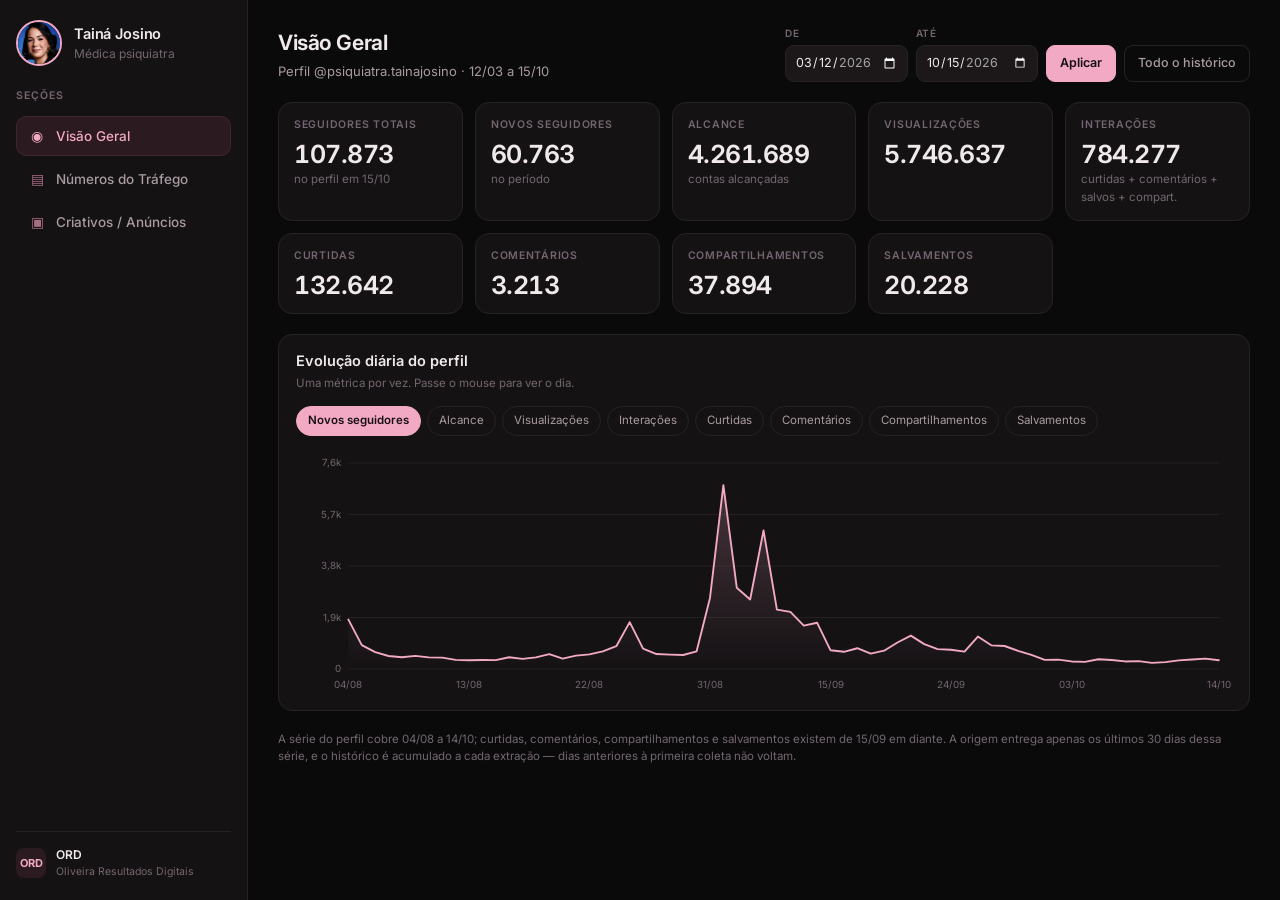
==== commit 577469a6: "Filtro de datas em cada seção e paleta rosa As pílulas de 7/14/30 dias saem do menu lateral. No luga" ====
--- a/site/index.html
+++ b/site/index.html
@@ -29,14 +29,6 @@
       <a data-page="criativos"><span class="ic">▣</span>Criativos / Anúncios</a>
     </nav>
 
-    <div class="nav-label">Período</div>
-    <div class="ranges" id="ranges">
-      <button data-r="7">Últimos 7 dias</button>
-      <button data-r="14">Últimos 14 dias</button>
-      <button data-r="30" class="on">Últimos 30 dias</button>
-      <button data-r="0">Todo o histórico</button>
-    </div>
-
     <div class="foot">
       <div class="mini">ORD</div>
       <div><div class="t">ORD</div><div class="s">Oliveira Resultados Digitais</div></div>
@@ -47,8 +39,16 @@
     <!-- ========== VISÃO GERAL ========== -->
     <section id="page-visao">
       <div class="page-head">
-        <h1>Visão Geral</h1>
-        <p id="visaoSub">Desempenho do perfil no Instagram — alcance, engajamento e seguidores.</p>
+        <div class="ttl">
+          <h1>Visão Geral</h1>
+          <p id="visaoSub">Desempenho do perfil no Instagram — alcance, engajamento e seguidores.</p>
+        </div>
+      <div class="datefilter">
+        <div class="fld"><label for="deV">De</label><input type="date" id="deV"></div>
+        <div class="fld"><label for="ateV">Até</label><input type="date" id="ateV"></div>
+        <button id="aplicarV">Aplicar</button>
+        <button class="ghost" id="limparV">Todo o histórico</button>
+      </div>
       </div>
       <div class="kpis" id="visaoKpis"></div>
       <div class="card">
@@ -67,8 +67,16 @@
     <!-- ========== NÚMEROS DO TRÁFEGO ========== -->
     <section id="page-trafego" class="hidden">
       <div class="page-head">
-        <h1>Números do Tráfego</h1>
-        <p id="trafegoSub">Métricas do gerenciador de anúncios.</p>
+        <div class="ttl">
+          <h1>Números do Tráfego</h1>
+          <p id="trafegoSub">Métricas do gerenciador de anúncios.</p>
+        </div>
+      <div class="datefilter">
+        <div class="fld"><label for="deT">De</label><input type="date" id="deT"></div>
+        <div class="fld"><label for="ateT">Até</label><input type="date" id="ateT"></div>
+        <button id="aplicarT">Aplicar</button>
+        <button class="ghost" id="limparT">Todo o histórico</button>
+      </div>
       </div>
       <div class="kpis" id="trafegoKpis"></div>
       <div class="card">
@@ -91,8 +99,16 @@
     <!-- ========== CRIATIVOS ========== -->
     <section id="page-criativos" class="hidden">
       <div class="page-head">
-        <h1>Criativos / Anúncios</h1>
-        <p id="criativosSub"></p>
+        <div class="ttl">
+          <h1>Criativos / Anúncios</h1>
+          <p id="criativosSub"></p>
+        </div>
+      <div class="datefilter">
+        <div class="fld"><label for="deC">De</label><input type="date" id="deC"></div>
+        <div class="fld"><label for="ateC">Até</label><input type="date" id="ateC"></div>
+        <button id="aplicarC">Aplicar</button>
+        <button class="ghost" id="limparC">Todo o histórico</button>
+      </div>
       </div>
       <div class="card">
         <div class="card-head">
--- a/site/style.css
+++ b/site/style.css
@@ -1,18 +1,19 @@
-/* Dashboard Tainá Psiquiatra — bege sobre quase-preto.
-   Paleta: o bege é cor de marca e de marca de dado ao mesmo tempo. Os gráficos
-   mostram uma métrica por vez, então nunca há duas séries disputando matiz —
-   por isso um acento só resolve, sem precisar de paleta categórica. */
+/* Dashboard Tainá Psiquiatra — rosa claro sobre quase-preto.
+   O acento é cor de marca e marca de dado ao mesmo tempo. Os gráficos mostram
+   uma métrica por vez, então nunca há duas séries disputando matiz: um acento
+   só resolve, sem precisar de paleta categórica. #f2a9c4 dá 9,9:1 sobre a
+   superfície dos cartões, bem acima do mínimo. */
 :root {
-  --bg: #0c0b0a;
-  --surface: #151310;
-  --surface-2: #1c1915;
-  --line: #272420;
-  --ink: #efe9dc;
-  --ink-2: #a79e8c;
-  --ink-3: #6f6859;
-  --beige: #d9c08b;
-  --beige-deep: #c2a66b;
-  --beige-soft: #2a241a;
+  --bg: #0b0a0a;
+  --surface: #151214;
+  --surface-2: #1c181a;
+  --line: #272225;
+  --ink: #f0e9ec;
+  --ink-2: #a89ba1;
+  --ink-3: #726770;
+  --accent: #f2a9c4;
+  --accent-deep: #d98aa8;
+  --accent-soft: #2b1a20;
   --ok: #7fb069;
   --bad: #d98b7a;
   --r: 14px;
@@ -42,7 +43,7 @@
   width: 46px; height: 46px; border-radius: 50%; object-fit: cover;
   /* o retrato tem fundo azul: o enquadramento corta a maior parte dele */
   object-position: 50% 28%;
-  border: 2px solid var(--beige); flex: 0 0 auto;
+  border: 2px solid var(--accent); flex: 0 0 auto;
 }
 .brand .name { font-weight: 600; font-size: 14.5px; letter-spacing: -0.01em; }
 .brand .sub { font-size: 12px; color: var(--ink-3); }
@@ -61,31 +62,42 @@
   border: 1px solid transparent;
 }
 .nav a:hover { background: var(--surface-2); color: var(--ink); }
-.nav a.active { background: var(--beige-soft); color: var(--beige); border-color: #3a3122; }
-.nav a .ic { width: 18px; display: grid; place-items: center; color: var(--beige); flex: 0 0 auto; }
-.nav a.active .ic { color: var(--beige); }
-.nav a:not(.active) .ic { color: var(--beige-deep); opacity: .75; }
+.nav a.active { background: var(--accent-soft); color: var(--accent); border-color: #40262f; }
+.nav a .ic { width: 18px; display: grid; place-items: center; color: var(--accent); flex: 0 0 auto; }
+.nav a.active .ic { color: var(--accent); }
+.nav a:not(.active) .ic { color: var(--accent-deep); opacity: .75; }
 
-/* ---------- período ---------- */
-.ranges { display: flex; flex-direction: column; gap: 5px; }
-.ranges button {
-  text-align: left; padding: 8px 11px; border-radius: 9px; cursor: pointer;
-  background: transparent; color: var(--ink-2); border: 1px solid var(--line);
-  font: inherit; font-size: 12.5px;
+/* ---------- filtro de datas ---------- */
+/* Um por seção, no canto superior. O estado é compartilhado: trocar a janela
+   em uma seção vale para todas, senão os números de páginas diferentes
+   falariam de períodos diferentes sem avisar. */
+.datefilter { display: flex; align-items: flex-end; gap: 8px; flex-wrap: wrap; }
+.datefilter .fld { display: flex; flex-direction: column; gap: 4px; }
+.datefilter label { font-size: 10px; letter-spacing: 0.07em; text-transform: uppercase; color: var(--ink-3); font-weight: 600; }
+.datefilter input[type="date"] {
+  color-scheme: dark; /* sem isto o seletor nativo vem claro sobre o fundo escuro */
+  background: var(--surface-2); color: var(--ink); border: 1px solid var(--line);
+  border-radius: 9px; padding: 7px 9px; font: inherit; font-size: 12.5px;
 }
-.ranges button:hover { border-color: var(--beige-deep); color: var(--ink); }
-.ranges button.on { background: var(--beige); color: #17140e; border-color: var(--beige); font-weight: 600; }
+.datefilter input[type="date"]:focus { outline: 2px solid var(--accent-deep); outline-offset: 1px; }
+.datefilter button {
+  padding: 8px 13px; border-radius: 9px; cursor: pointer; font: inherit; font-size: 12.5px; font-weight: 600;
+  background: var(--accent); color: #171013; border: 1px solid var(--accent);
+}
+.datefilter button.ghost { background: transparent; color: var(--ink-2); border-color: var(--line); font-weight: 500; }
+.datefilter button.ghost:hover { border-color: var(--accent-deep); color: var(--ink); }
 
 .foot { margin-top: auto; display: flex; align-items: center; gap: 10px; padding-top: 14px; border-top: 1px solid var(--line); }
 .foot .mini {
-  width: 30px; height: 30px; border-radius: 8px; background: var(--beige-soft);
-  color: var(--beige); display: grid; place-items: center; font-size: 11px; font-weight: 700;
+  width: 30px; height: 30px; border-radius: 8px; background: var(--accent-soft);
+  color: var(--accent); display: grid; place-items: center; font-size: 11px; font-weight: 700;
 }
 .foot .t { font-size: 12px; font-weight: 600; }
 .foot .s { font-size: 10.5px; color: var(--ink-3); }
 
 /* ---------- cabeçalho da página ---------- */
-.page-head { margin-bottom: 20px; }
+.page-head { margin-bottom: 20px; display: flex; justify-content: space-between; align-items: flex-end; gap: 18px; flex-wrap: wrap; }
+.page-head .ttl { min-width: 0; }
 .page-head h1 { margin: 0 0 4px; font-size: 21px; font-weight: 650; letter-spacing: -0.02em; }
 .page-head p { margin: 0; color: var(--ink-2); font-size: 13px; }
 
@@ -110,17 +122,17 @@
   padding: 5px 11px; border-radius: 999px; cursor: pointer; font: inherit; font-size: 11.5px;
   background: transparent; color: var(--ink-2); border: 1px solid var(--line);
 }
-.metrics button:hover { border-color: var(--beige-deep); color: var(--ink); }
-.metrics button.on { background: var(--beige); color: #17140e; border-color: var(--beige); font-weight: 600; }
+.metrics button:hover { border-color: var(--accent-deep); color: var(--ink); }
+.metrics button.on { background: var(--accent); color: #171013; border-color: var(--accent); font-weight: 600; }
 
 /* ---------- gráfico ---------- */
 .plot { position: relative; width: 100%; }
 .plot svg { display: block; width: 100%; height: auto; overflow: visible; }
 .grid line { stroke: var(--line); stroke-width: 1; }
 .axis text { fill: var(--ink-3); font-size: 10.5px; }
-.serie { fill: none; stroke: var(--beige); stroke-width: 2; stroke-linejoin: round; stroke-linecap: round; }
+.serie { fill: none; stroke: var(--accent); stroke-width: 2; stroke-linejoin: round; stroke-linecap: round; }
 .area { fill: url(#fade); }
-.dot { fill: var(--beige); stroke: var(--surface); stroke-width: 2; }
+.dot { fill: var(--accent); stroke: var(--surface); stroke-width: 2; }
 .cross { stroke: var(--ink-3); stroke-width: 1; stroke-dasharray: 3 3; }
 .tip {
   position: absolute; pointer-events: none; background: #0a0908; color: var(--ink);
@@ -148,18 +160,18 @@
 .ad { background: var(--surface-2); border: 1px solid var(--line); border-radius: 12px; overflow: hidden; display: flex; flex-direction: column; min-width: 0; }
 .ad .thumb { aspect-ratio: 4/5; background: #0a0908; position: relative; }
 .ad .thumb img { width: 100%; height: 100%; object-fit: cover; display: block; }
-.ad .rank { position: absolute; left: 8px; top: 8px; width: 23px; height: 23px; border-radius: 50%; background: var(--beige); color: #17140e; display: grid; place-items: center; font-size: 11px; font-weight: 700; }
+.ad .rank { position: absolute; left: 8px; top: 8px; width: 23px; height: 23px; border-radius: 50%; background: var(--accent); color: #171013; display: grid; place-items: center; font-size: 11px; font-weight: 700; }
 .ad .body { padding: 10px 11px; display: flex; flex-direction: column; gap: 6px; flex: 1; min-width: 0; }
 .ad .t { font-size: 12.5px; font-weight: 600; line-height: 1.3; word-break: break-word; }
 .ad .m { font-size: 11px; color: var(--ink-3); word-break: break-word; }
 .ad .eng { font-size: 11.5px; color: var(--ink-2); }
-.ad .eng b { color: var(--beige); }
+.ad .eng b { color: var(--accent); }
 .ad a.link {
   margin-top: auto; display: block; text-align: center; padding: 6px; border-radius: 8px;
-  background: var(--beige-soft); color: var(--beige); text-decoration: none; font-size: 11.5px; font-weight: 600;
-  border: 1px solid #3a3122;
+  background: var(--accent-soft); color: var(--accent); text-decoration: none; font-size: 11.5px; font-weight: 600;
+  border: 1px solid #40262f;
 }
-.ad a.link:hover { background: var(--beige); color: #17140e; }
+.ad a.link:hover { background: var(--accent); color: #171013; }
 .ad .nolink { margin-top: auto; text-align: center; padding: 6px; font-size: 11px; color: var(--ink-3); }
 
 .empty { padding: 30px; text-align: center; color: var(--ink-3); font-size: 13px; }
@@ -171,8 +183,9 @@
   .shell { flex-direction: column; }
   .sidebar { width: auto; flex: none; height: auto; position: static; border-right: 0; border-bottom: 1px solid var(--line); }
   .nav { flex-direction: row; flex-wrap: wrap; }
-  .ranges { flex-direction: row; flex-wrap: wrap; }
-  .ranges button { flex: 1 1 auto; text-align: center; }
+  .datefilter { width: 100%; }
+  .datefilter .fld { flex: 1 1 130px; }
+  .datefilter input[type="date"] { width: 100%; }
   .main { padding: 20px 16px 50px; }
   .foot { display: none; }
 }
